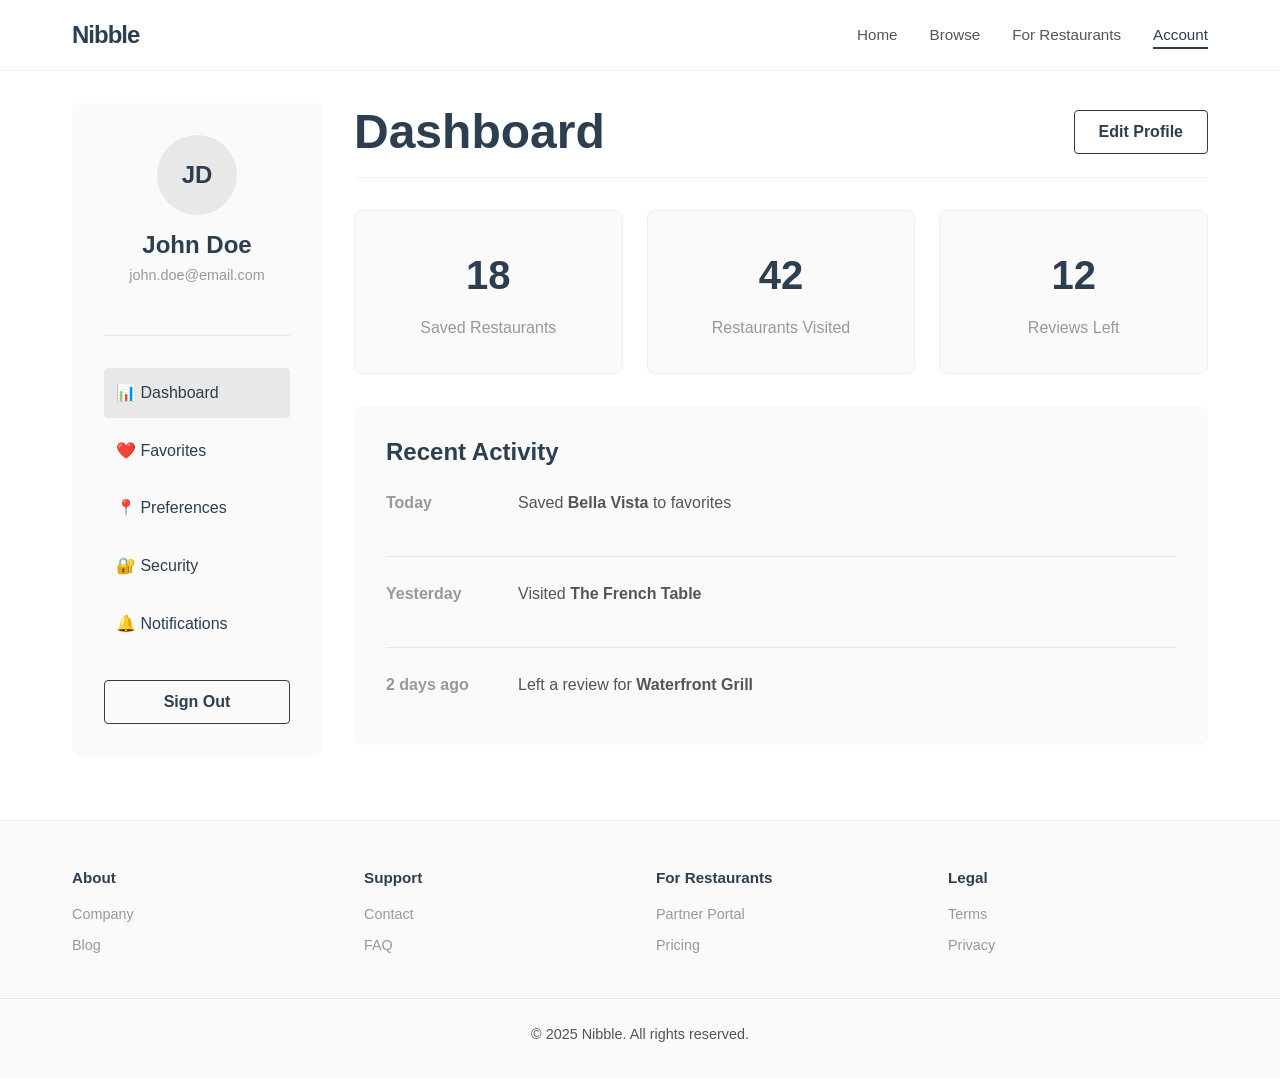
==== account.html @ 0ca78169 "commit" ====
<!DOCTYPE html>
<html lang="en">

  <head>
    <meta charset="UTF-8">
    <meta name="viewport" content="width=device-width, initial-scale=1.0">
    <title>My Account - Nibble</title>
    <link rel="stylesheet" href="css/main.css">
  </head>

  <body>
    <!-- Navigation -->
    <nav class="navbar">
      <div class="nav-container">
        <div class="logo"><a href="index.html">Nibble</a></div>
        <ul class="nav-menu">
          <li><a href="index.html">Home</a></li>
          <li><a href="browse.html">Browse</a></li>
          <li><a href="partner-landing.html">For Restaurants</a></li>
          <li><a href="account.html" class="active">Account</a></li>
        </ul>
      </div>
    </nav>

    <!-- Account Layout -->
    <div class="account-container">
      <!-- Sidebar -->
      <aside class="account-sidebar">
        <div class="user-profile">
          <div class="user-avatar">JD</div>
          <h3>John Doe</h3>
          <p>john.doe@email.com</p>
        </div>

        <nav class="account-nav">
          <a href="#" class="nav-item active" onclick="switchTab('dashboard')">📊 Dashboard</a>
          <a href="#" class="nav-item" onclick="switchTab('favorites')">❤️ Favorites</a>
          <a href="#" class="nav-item" onclick="switchTab('preferences')">📍 Preferences</a>
          <a href="#" class="nav-item" onclick="switchTab('security')">🔐 Security</a>
          <a href="#" class="nav-item" onclick="switchTab('notifications')">🔔 Notifications</a>
        </nav>

        <button class="secondary-button" style="width: 100%; margin-top: 2rem;">Sign Out</button>
      </aside>

      <!-- Main Content -->
      <main class="account-content">
        <!-- Dashboard Tab -->
        <div id="dashboard" class="account-tab active">
          <div class="tab-header">
            <h1>Dashboard</h1>
            <button class="secondary-button" onclick="editProfile()">Edit Profile</button>
          </div>

          <div class="dashboard-cards">
            <div class="stat-card">
              <div class="stat-number">18</div>
              <p>Saved Restaurants</p>
            </div>
            <div class="stat-card">
              <div class="stat-number">42</div>
              <p>Restaurants Visited</p>
            </div>
            <div class="stat-card">
              <div class="stat-number">12</div>
              <p>Reviews Left</p>
            </div>
          </div>

          <div class="recent-activity">
            <h3>Recent Activity</h3>
            <div class="activity-item">
              <span class="activity-date">Today</span>
              <p>Saved <strong>Bella Vista</strong> to favorites</p>
            </div>
            <div class="activity-item">
              <span class="activity-date">Yesterday</span>
              <p>Visited <strong>The French Table</strong></p>
            </div>
            <div class="activity-item">
              <span class="activity-date">2 days ago</span>
              <p>Left a review for <strong>Waterfront Grill</strong></p>
            </div>
          </div>
        </div>

        <!-- Favorites Tab -->
        <div id="favorites" class="account-tab">
          <h1>My Favorites (18)</h1>

          <div class="favorites-grid">
            <div class="favorite-item">
              <div class="fav-image placeholder"></div>
              <h4>The French Table</h4>
              <p class="rating">⭐⭐⭐⭐⭐</p>
              <p class="fav-meta">French • $$$</p>
              <button class="secondary-button">View</button>
              <button class="remove-btn" onclick="removeFavorite(this)">Remove</button>
            </div>

            <div class="favorite-item">
              <div class="fav-image placeholder"></div>
              <h4>Bella Vista</h4>
              <p class="rating">⭐⭐⭐⭐½</p>
              <p class="fav-meta">Italian • $$</p>
              <button class="secondary-button">View</button>
              <button class="remove-btn" onclick="removeFavorite(this)">Remove</button>
            </div>

            <div class="favorite-item">
              <div class="fav-image placeholder"></div>
              <h4>Sushi Express</h4>
              <p class="rating">⭐⭐⭐⭐</p>
              <p class="fav-meta">Sushi • $$</p>
              <button class="secondary-button">View</button>
              <button class="remove-btn" onclick="removeFavorite(this)">Remove</button>
            </div>

            <div class="favorite-item">
              <div class="fav-image placeholder"></div>
              <h4>Harvest Moon</h4>
              <p class="rating">⭐⭐⭐⭐</p>
              <p class="fav-meta">Farm-to-Table • $$</p>
              <button class="secondary-button">View</button>
              <button class="remove-btn" onclick="removeFavorite(this)">Remove</button>
            </div>

            <div class="favorite-item">
              <div class="fav-image placeholder"></div>
              <h4>Waterfront Grill</h4>
              <p class="rating">⭐⭐⭐⭐</p>
              <p class="fav-meta">Seafood • $$$</p>
              <button class="secondary-button">View</button>
              <button class="remove-btn" onclick="removeFavorite(this)">Remove</button>
            </div>

            <div class="favorite-item">
              <div class="fav-image placeholder"></div>
              <h4>Cozy Corner Cafe</h4>
              <p class="rating">⭐⭐⭐⭐½</p>
              <p class="fav-meta">Cafe • $</p>
              <button class="secondary-button">View</button>
              <button class="remove-btn" onclick="removeFavorite(this)">Remove</button>
            </div>
          </div>
        </div>

        <!-- Preferences Tab -->
        <div id="preferences" class="account-tab">
          <h1>Preferences</h1>

          <div class="preference-form">
            <div class="form-group">
              <label>Location</label>
              <input type="text" value="Vancouver, BC" placeholder="City">
            </div>

            <div class="form-group">
              <label>Dietary Restrictions</label>
              <div class="checkbox-group">
                <label><input type="checkbox"> Vegetarian</label>
                <label><input type="checkbox"> Vegan</label>
                <label><input type="checkbox"> Gluten-Free</label>
                <label><input type="checkbox"> Halal</label>
                <label><input type="checkbox"> Kosher</label>
              </div>
            </div>

            <div class="form-group">
              <label>Preferred Price Range</label>
              <div class="radio-group">
                <label><input type="radio" name="price"> $ - Budget</label>
                <label><input type="radio" name="price"> $$ - Moderate</label>
                <label><input type="radio" name="price"> $$$ - Upscale</label>
              </div>
            </div>

            <button class="cta-button">Save Preferences</button>
          </div>
        </div>

        <!-- Security Tab -->
        <div id="security" class="account-tab">
          <h1>Security</h1>

          <div class="security-section">
            <h3>Password</h3>
            <button class="secondary-button" onclick="changePassword()">Change Password</button>
          </div>

          <div class="security-section">
            <h3>Connected Devices</h3>
            <div class="device-item">
              <p><strong>MacBook Pro</strong> • Last active today</p>
              <button class="remove-btn">Remove</button>
            </div>
            <div class="device-item">
              <p><strong>iPhone 13</strong> • Last active 2 hours ago</p>
              <button class="remove-btn">Remove</button>
            </div>
          </div>
        </div>

        <!-- Notifications Tab -->
        <div id="notifications" class="account-tab">
          <h1>Notifications</h1>

          <div class="notification-settings">
            <div class="notification-item">
              <div>
                <h4>New Restaurant Recommendations</h4>
                <p>Get notified when new restaurants match your moods</p>
              </div>
              <input type="checkbox" checked>
            </div>

            <div class="notification-item">
              <div>
                <h4>Promotions & Offers</h4>
                <p>Special deals from your saved restaurants</p>
              </div>
              <input type="checkbox" checked>
            </div>

            <div class="notification-item">
              <div>
                <h4>Email Notifications</h4>
                <p>Receive updates via email</p>
              </div>
              <input type="checkbox">
            </div>
          </div>
        </div>
      </main>
    </div>

    <!-- Footer -->
    <footer class="footer">
      <div class="footer-content">
        <div class="footer-section">
          <h4>About</h4>
          <a href="#">Company</a>
          <a href="#">Blog</a>
        </div>
        <div class="footer-section">
          <h4>Support</h4>
          <a href="#">Contact</a>
          <a href="#">FAQ</a>
        </div>
        <div class="footer-section">
          <h4>For Restaurants</h4>
          <a href="partner-landing.html">Partner Portal</a>
          <a href="#">Pricing</a>
        </div>
        <div class="footer-section">
          <h4>Legal</h4>
          <a href="#">Terms</a>
          <a href="#">Privacy</a>
        </div>
      </div>
      <div class="footer-bottom">
        <p>&copy; 2025 Nibble. All rights reserved.</p>
      </div>
    </footer>

    <script src="js/main.js"></script>
  </body>

</html>
---- css/main.css ----
/* ===========================
   RESET & BASE STYLES
   =========================== */

* {
  margin: 0;
  padding: 0;
  box-sizing: border-box;
}

html {
  scroll-behavior: smooth;
}

body {
  font-family: -apple-system, BlinkMacSystemFont, 'Segoe UI', 'Roboto', 'Oxygen',
    'Ubuntu', 'Cantarell', sans-serif;
  line-height: 1.6;
  color: #2c3e50;
  background-color: #ffffff;
  font-size: 16px;
}

h1,
h2,
h3,
h4,
h5,
h6 {
  font-weight: 700;
  line-height: 1.2;
  margin-bottom: 1rem;
}

h1 {
  font-size: 3rem;
}

h2 {
  font-size: 2.25rem;
}

h3 {
  font-size: 1.5rem;
}

p {
  margin-bottom: 1rem;
  color: #555;
}

a {
  text-decoration: none;
  color: inherit;
  transition: color 0.3s ease;
}

button {
  font-family: inherit;
  cursor: pointer;
  border: none;
  transition: all 0.3s ease;
  border-radius: 4px;
  font-weight: 600;
}

/* ===========================
   CONTAINER & SPACING
   =========================== */

.container {
  max-width: 1200px;
  margin: 0 auto;
  padding: 0 2rem;
}

section {
  padding: 4rem 0;
}

/* ===========================
   NAVIGATION
   =========================== */

.navbar {
  background-color: #ffffff;
  border-bottom: 1px solid #f0f0f0;
  position: sticky;
  top: 0;
  z-index: 1000;
}

.nav-container {
  max-width: 1200px;
  margin: 0 auto;
  padding: 1rem 2rem;
  display: flex;
  justify-content: space-between;
  align-items: center;
}

.logo {
  font-size: 1.5rem;
  font-weight: 700;
  letter-spacing: -1px;
}

.logo a {
  color: #2c3e50;
}

.nav-menu {
  display: flex;
  list-style: none;
  gap: 2rem;
  align-items: center;
}

.nav-menu a {
  color: #555;
  font-weight: 500;
  font-size: 0.95rem;
  border-bottom: 2px solid transparent;
  padding-bottom: 0.25rem;
}

.nav-menu a:hover,
.nav-menu a.active {
  color: #2c3e50;
  border-bottom-color: #2c3e50;
}

.sign-in-link {
  padding: 0.5rem 1rem;
  background-color: #f0f0f0;
  border-radius: 4px;
  transition: background-color 0.3s ease;
}

.sign-in-link:hover {
  background-color: #e8e8e8;
}

/* ===========================
   BUTTONS
   =========================== */

.cta-button {
  background-color: #2c3e50;
  color: #ffffff;
  padding: 0.75rem 1.5rem;
  font-size: 1rem;
  border-radius: 4px;
  font-weight: 600;
  cursor: pointer;
}

.cta-button:hover {
  background-color: #1a2839;
  transform: translateY(-2px);
}

.secondary-button {
  background-color: transparent;
  color: #2c3e50;
  padding: 0.75rem 1.5rem;
  font-size: 1rem;
  border: 1px solid #2c3e50;
  border-radius: 4px;
  font-weight: 600;
  cursor: pointer;
  transition: all 0.3s ease;
}

.secondary-button:hover {
  background-color: #2c3e50;
  color: #ffffff;
  transform: translateY(-2px);
}

.remove-btn {
  background-color: #ff6b6b;
  color: #ffffff;
  padding: 0.5rem 1rem;
  font-size: 0.9rem;
  border-radius: 4px;
  font-weight: 600;
}

.remove-btn:hover {
  background-color: #e55555;
}

/* ===========================
   HERO SECTION
   =========================== */

.hero {
  padding: 6rem 0;
  text-align: center;
  background-color: #fafafa;
  display: flex;
  align-items: center;
  justify-content: center;
  min-height: 500px;
}

.hero-content {
  max-width: 700px;
  margin: 0 auto;
}

.hero-title {
  font-size: 3.5rem;
  margin-bottom: 1rem;
  line-height: 1.2;
}

.hero-subtitle {
  font-size: 1.25rem;
  color: #666;
  margin-bottom: 2rem;
}

/* ===========================
   MOOD SECTION
   =========================== */

.section-title {
  text-align: center;
  font-size: 2.25rem;
  margin-bottom: 3rem;
}

.section-subtitle {
  text-align: center;
  color: #666;
  margin-bottom: 2rem;
}

.mood-grid {
  display: grid;
  grid-template-columns: repeat(auto-fit, minmax(200px, 1fr));
  gap: 2rem;
  margin-bottom: 2rem;
}

.mood-card {
  padding: 2rem;
  text-align: center;
  border: 1px solid #f0f0f0;
  border-radius: 8px;
  cursor: pointer;
  transition: all 0.3s ease;
  background-color: #fafafa;
}

.mood-card:hover {
  border-color: #2c3e50;
  box-shadow: 0 4px 12px rgba(0, 0, 0, 0.08);
  transform: translateY(-4px);
  background-color: #ffffff;
}

.mood-emoji {
  font-size: 3rem;
  margin-bottom: 1rem;
}

.mood-card h3 {
  font-size: 1.25rem;
  margin-bottom: 0.5rem;
}

.mood-card p {
  color: #999;
  font-size: 0.9rem;
}

/* ===========================
   FEATURED/RESULTS GRID
   =========================== */

.featured-grid {
  display: grid;
  grid-template-columns: repeat(auto-fit, minmax(300px, 1fr));
  gap: 2rem;
}

.restaurant-card {
  overflow: hidden;
  border-radius: 8px;
  border: 1px solid #f0f0f0;
  transition: all 0.3s ease;
  background-color: #fafafa;
}

.restaurant-card:hover {
  border-color: #2c3e50;
  box-shadow: 0 4px 16px rgba(0, 0, 0, 0.1);
}

.restaurant-image {
  width: 100%;
  height: 200px;
  background-color: #e8e8e8;
}

.restaurant-info {
  padding: 1.5rem;
}

.restaurant-info h3 {
  margin-bottom: 0.5rem;
}

.rating {
  display: block;
  font-size: 0.9rem;
  margin-bottom: 0.5rem;
}

.cuisine {
  color: #999;
  font-size: 0.9rem;
  margin-bottom: 1rem;
}

/* ===========================
   BROWSE PAGE - RESULTS
   =========================== */

.browse-header {
  background-color: #fafafa;
  padding: 2rem 0;
  border-bottom: 1px solid #f0f0f0;
}

.breadcrumb {
  display: flex;
  gap: 2rem;
  align-items: center;
  flex-wrap: wrap;
}

.mood-badge {
  font-weight: 600;
  font-size: 1.1rem;
}

.location,
.count {
  color: #999;
}

.filter-bar {
  background-color: #fafafa;
  padding: 1.5rem 0;
  border-bottom: 1px solid #f0f0f0;
}

.filters {
  display: flex;
  gap: 1rem;
  flex-wrap: wrap;
  align-items: center;
}

.filter-dropdown {
  padding: 0.5rem 1rem;
  border: 1px solid #ddd;
  border-radius: 4px;
  background-color: #fff;
  cursor: pointer;
  font-size: 0.9rem;
}

.view-toggle {
  padding: 0.5rem 1rem;
  border: 1px solid #2c3e50;
  background-color: transparent;
  color: #2c3e50;
  border-radius: 4px;
  cursor: pointer;
  font-weight: 600;
}

.results-section {
  padding: 3rem 0;
}

.results-section .container {
  display: flex;
  flex-direction: column;
  gap: 1.5rem;
}

.result-card {
  display: flex;
  gap: 2rem;
  border: 1px solid #f0f0f0;
  border-radius: 8px;
  overflow: hidden;
  transition: all 0.3s ease;
  background-color: #fafafa;
  position: relative;
}

.result-card:hover {
  border-color: #2c3e50;
  box-shadow: 0 4px 16px rgba(0, 0, 0, 0.1);
}

.result-card.sponsored {
  background-color: #fefef5;
  border-color: #e8e8d0;
}

.sponsored-badge {
  position: absolute;
  top: 1rem;
  left: 1rem;
  background-color: #2c3e50;
  color: #fff;
  padding: 0.25rem 0.75rem;
  font-size: 0.75rem;
  font-weight: 700;
  border-radius: 2px;
  z-index: 10;
}

.result-image {
  width: 250px;
  height: 200px;
  background-color: #e8e8e8;
  flex-shrink: 0;
}

.result-content {
  padding: 1.5rem;
  display: flex;
  flex-direction: column;
  justify-content: space-between;
  flex: 1;
}

.result-header {
  display: flex;
  justify-content: space-between;
  align-items: flex-start;
  margin-bottom: 1rem;
}

.result-header h3 {
  margin-bottom: 0;
  flex: 1;
}

.favorite-btn {
  background: none;
  border: none;
  font-size: 1.5rem;
  cursor: pointer;
  transition: transform 0.2s;
}

.favorite-btn:hover {
  transform: scale(1.2);
}

.result-meta {
  display: flex;
  gap: 1rem;
  flex-wrap: wrap;
  margin-bottom: 1rem;
  font-size: 0.9rem;
}

.result-meta span {
  color: #999;
}

.result-description {
  color: #666;
  margin-bottom: 1.5rem;
}

.load-more {
  text-align: center;
  padding: 2rem;
}

/* ===========================
   RESTAURANT PROFILE PAGE
   =========================== */

.restaurant-gallery {
  background-color: #fafafa;
  padding: 2rem;
}

.gallery-container {
  max-width: 1200px;
  margin: 0 auto;
}

.main-image {
  width: 100%;
  height: 400px;
  background-color: #e8e8e8;
  margin-bottom: 1rem;
  border-radius: 8px;
}

.gallery-thumbs {
  display: grid;
  grid-template-columns: repeat(4, 1fr);
  gap: 1rem;
}

.thumb {
  height: 100px;
  background-color: #e8e8e8;
  border-radius: 8px;
  cursor: pointer;
}

.restaurant-info-section {
  padding: 3rem 0;
  border-bottom: 1px solid #f0f0f0;
}

.restaurant-header {
  display: flex;
  justify-content: space-between;
  align-items: flex-start;
  margin-bottom: 2rem;
}

.restaurant-header h1 {
  margin-bottom: 0.5rem;
}

.rating-large {
  font-size: 1.1rem;
  margin-bottom: 0.5rem;
}

.cuisine-tags {
  color: #999;
}

.favorite-btn-large {
  background: none;
  border: none;
  font-size: 1.5rem;
  cursor: pointer;
}

.restaurant-details {
  display: flex;
  flex-direction: column;
  gap: 1rem;
  margin-bottom: 2rem;
}

.detail-item {
  display: flex;
  gap: 1rem;
  align-items: center;
  color: #666;
}

.detail-icon {
  font-size: 1.25rem;
}

.action-buttons {
  display: flex;
  gap: 1rem;
  flex-wrap: wrap;
}

.action-buttons .cta-button {
  flex: 1;
  min-width: 150px;
  text-align: center;
}

/* ===========================
   ABOUT/HIGHLIGHTS SECTIONS
   =========================== */

.about-section,
.highlights-section,
.menu-section,
.location-section,
.similar-section {
  padding: 3rem 0;
  border-bottom: 1px solid #f0f0f0;
}

.about-section h2,
.highlights-section h2,
.menu-section h2,
.location-section h2,
.similar-section h2 {
  margin-bottom: 2rem;
}

.highlights-grid {
  display: grid;
  grid-template-columns: repeat(auto-fit, minmax(150px, 1fr));
  gap: 1rem;
}

.highlight {
  padding: 1rem;
  background-color: #fafafa;
  border-radius: 4px;
  text-align: center;
  font-size: 0.95rem;
  border: 1px solid #f0f0f0;
}

.menu-grid {
  display: grid;
  grid-template-columns: repeat(auto-fit, minmax(200px, 1fr));
  gap: 2rem;
  margin-bottom: 2rem;
}

.menu-item {
  text-align: center;
}

.menu-image {
  width: 100%;
  height: 180px;
  background-color: #e8e8e8;
  border-radius: 8px;
  margin-bottom: 1rem;
}

.menu-item h4 {
  margin-bottom: 0.5rem;
}

.menu-item p {
  color: #999;
  font-size: 0.9rem;
}

.menu-cta {
  text-align: center;
}

.map-container {
  border-radius: 8px;
  overflow: hidden;
}

.similar-grid {
  display: grid;
  grid-template-columns: repeat(auto-fit, minmax(200px, 1fr));
  gap: 2rem;
}

.similar-card {
  text-align: center;
  cursor: pointer;
}

.similar-image {
  width: 100%;
  height: 200px;
  background-color: #e8e8e8;
  border-radius: 8px;
  margin-bottom: 1rem;
}

/* ===========================
   USER ACCOUNT PAGE
   =========================== */

.account-container {
  display: grid;
  grid-template-columns: 250px 1fr;
  gap: 2rem;
  max-width: 1200px;
  margin: 2rem auto;
  padding: 0 2rem;
}

.account-sidebar {
  background-color: #fafafa;
  padding: 2rem;
  border-radius: 8px;
  height: fit-content;
}

.user-profile {
  text-align: center;
  margin-bottom: 2rem;
  padding-bottom: 2rem;
  border-bottom: 1px solid #e8e8e8;
}

.user-avatar {
  width: 80px;
  height: 80px;
  background-color: #e8e8e8;
  border-radius: 50%;
  display: flex;
  align-items: center;
  justify-content: center;
  font-size: 1.5rem;
  font-weight: 700;
  margin: 0 auto 1rem;
}

.user-profile h3 {
  margin-bottom: 0.25rem;
}

.user-profile p {
  color: #999;
  font-size: 0.9rem;
}

.account-nav {
  display: flex;
  flex-direction: column;
  gap: 0.5rem;
}

.nav-item {
  padding: 0.75rem;
  border-radius: 4px;
  cursor: pointer;
  transition: background-color 0.2s;
}

.nav-item:hover,
.nav-item.active {
  background-color: #e8e8e8;
}

.account-content {
  flex: 1;
}

.account-tab {
  display: none;
}

.account-tab.active {
  display: block;
}

.tab-header {
  display: flex;
  justify-content: space-between;
  align-items: center;
  margin-bottom: 2rem;
  border-bottom: 1px solid #f0f0f0;
  padding-bottom: 1rem;
}

.tab-header h1 {
  margin-bottom: 0;
}

.dashboard-cards {
  display: grid;
  grid-template-columns: repeat(auto-fit, minmax(200px, 1fr));
  gap: 1.5rem;
  margin-bottom: 2rem;
}

.stat-card {
  background-color: #fafafa;
  padding: 2rem;
  border-radius: 8px;
  text-align: center;
  border: 1px solid #f0f0f0;
}

.stat-number {
  font-size: 2.5rem;
  font-weight: 700;
  margin-bottom: 0.5rem;
}

.stat-card p {
  color: #999;
  margin-bottom: 0;
}

.recent-activity {
  background-color: #fafafa;
  padding: 2rem;
  border-radius: 8px;
}

.recent-activity h3 {
  margin-bottom: 1.5rem;
}

.activity-item {
  display: flex;
  gap: 2rem;
  margin-bottom: 1.5rem;
  padding-bottom: 1.5rem;
  border-bottom: 1px solid #e8e8e8;
}

.activity-item:last-child {
  margin-bottom: 0;
  padding-bottom: 0;
  border-bottom: none;
}

.activity-date {
  min-width: 100px;
  color: #999;
  font-weight: 600;
}

.favorites-grid {
  display: grid;
  grid-template-columns: repeat(auto-fill, minmax(180px, 1fr));
  gap: 1.5rem;
}

.favorite-item {
  background-color: #fafafa;
  border-radius: 8px;
  padding: 1rem;
  text-align: center;
  border: 1px solid #f0f0f0;
}

.fav-image {
  width: 100%;
  height: 150px;
  background-color: #e8e8e8;
  border-radius: 6px;
  margin-bottom: 1rem;
}

.favorite-item h4 {
  margin-bottom: 0.5rem;
}

.fav-meta {
  color: #999;
  font-size: 0.85rem;
  margin-bottom: 1rem;
}

.favorite-item .secondary-button {
  width: 100%;
  margin-bottom: 0.5rem;
}

.preference-form {
  background-color: #fafafa;
  padding: 2rem;
  border-radius: 8px;
}

.form-group {
  margin-bottom: 1.5rem;
}

.form-group label {
  display: block;
  font-weight: 600;
  margin-bottom: 0.5rem;
}

.form-group input[type='text'],
.form-group input[type='email'],
.form-group input[type='tel'],
.form-group input[type='url'],
.form-group input[type='password'],
.form-group textarea,
.form-group select {
  width: 100%;
  padding: 0.75rem;
  border: 1px solid #ddd;
  border-radius: 4px;
  font-family: inherit;
  font-size: 1rem;
}

.form-group input:focus,
.form-group textarea:focus,
.form-group select:focus {
  outline: none;
  border-color: #2c3e50;
  box-shadow: 0 0 0 3px rgba(44, 62, 80, 0.1);
}

.checkbox-group,
.radio-group {
  display: flex;
  flex-direction: column;
  gap: 0.75rem;
}

.checkbox-group label,
.radio-group label {
  display: flex;
  align-items: center;
  gap: 0.5rem;
  cursor: pointer;
  margin-bottom: 0;
}

.checkbox-group input,
.radio-group input {
  cursor: pointer;
}

.security-section {
  background-color: #fafafa;
  padding: 1.5rem;
  border-radius: 8px;
  margin-bottom: 1.5rem;
}

.security-section h3 {
  margin-bottom: 1rem;
}

.device-item {
  display: flex;
  justify-content: space-between;
  align-items: center;
  padding: 1rem;
  background-color: #fff;
  border-radius: 4px;
  margin-bottom: 0.5rem;
}

.device-item p {
  margin-bottom: 0;
}

.notification-settings {
  background-color: #fafafa;
  padding: 2rem;
  border-radius: 8px;
}

.notification-item {
  display: flex;
  justify-content: space-between;
  align-items: flex-start;
  padding: 1.5rem;
  background-color: #fff;
  border-radius: 4px;
  margin-bottom: 1rem;
}

.notification-item h4 {
  margin-bottom: 0.25rem;
}

.notification-item p {
  color: #999;
  font-size: 0.9rem;
  margin-bottom: 0;
}

.notification-item input[type='checkbox'] {
  width: 20px;
  height: 20px;
  cursor: pointer;
  flex-shrink: 0;
  margin-left: 1rem;
}

/* ===========================
   PARTNER DASHBOARD PAGE
   =========================== */

.partner-nav {
  background-color: #2c3e50;
}

.partner-nav .nav-container {
  background-color: #2c3e50;
}

.partner-nav .logo a {
  color: #fff;
  font-size: 1.25rem;
}

.partner-user {
  color: #fff;
  display: flex;
  align-items: center;
  gap: 1rem;
}

.partner-menu-btn {
  background: none;
  border: none;
  color: #fff;
  cursor: pointer;
  font-size: 1rem;
}

.partner-container {
  display: grid;
  grid-template-columns: 250px 1fr;
  gap: 2rem;
  max-width: 1400px;
  margin: 2rem auto;
  padding: 0 2rem;
}

.partner-sidebar {
  background-color: #fafafa;
  padding: 2rem;
  border-radius: 8px;
  height: fit-content;
}

.partner-nav-menu {
  display: flex;
  flex-direction: column;
  gap: 0.5rem;
}

.partner-nav-item {
  padding: 0.75rem;
  border-radius: 4px;
  cursor: pointer;
  transition: background-color 0.2s;
}

.partner-nav-item:hover,
.partner-nav-item.active {
  background-color: #e8e8e8;
}

.partner-content {
  flex: 1;
}

.partner-tab {
  display: none;
}

.partner-tab.active {
  display: block;
}

.performance-cards {
  display: grid;
  grid-template-columns: repeat(auto-fit, minmax(200px, 1fr));
  gap: 1.5rem;
  margin-bottom: 3rem;
}

.perf-card {
  background-color: #fafafa;
  padding: 2rem;
  border-radius: 8px;
  border: 1px solid #f0f0f0;
  text-align: center;
}

.perf-number {
  font-size: 2.5rem;
  font-weight: 700;
  margin-bottom: 0.5rem;
}

.perf-card p {
  color: #999;
  margin-bottom: 0;
}

.plan-card {
  background-color: #fafafa;
  padding: 2rem;
  border-radius: 8px;
  border: 1px solid #f0f0f0;
  margin-bottom: 3rem;
}

.plan-price {
  font-size: 1.75rem;
  font-weight: 700;
  margin-bottom: 1rem;
}

.plan-features {
  list-style: none;
  margin-bottom: 1.5rem;
}

.plan-features li {
  padding: 0.5rem 0;
  color: #666;
}

.plan-actions {
  display: flex;
  gap: 1rem;
  flex-wrap: wrap;
}

.chart-section,
.insights-section {
  margin-bottom: 3rem;
}

.chart-section h3,
.insights-section h3 {
  margin-bottom: 1.5rem;
}

.insights-list {
  background-color: #fafafa;
  padding: 1.5rem;
  border-radius: 8px;
}

.insight-item {
  display: flex;
  justify-content: space-between;
  align-items: center;
  padding: 0.75rem 0;
  border-bottom: 1px solid #e8e8e8;
}

.insight-item:last-child {
  border-bottom: none;
}

.insight-percent {
  font-weight: 700;
  color: #2c3e50;
}

/* Profile & Settings Forms */
.profile-form {
  background-color: #fafafa;
  padding: 2rem;
  border-radius: 8px;
}

.settings-section {
  background-color: #fafafa;
  padding: 1.5rem;
  border-radius: 8px;
  margin-bottom: 1.5rem;
}

.settings-section h3 {
  margin-bottom: 1rem;
}

.setting-item {
  display: flex;
  justify-content: space-between;
  align-items: flex-start;
  padding: 1rem;
  background-color: #fff;
  border-radius: 4px;
  margin-bottom: 0.5rem;
}

.setting-item h4 {
  margin-bottom: 0.25rem;
}

.setting-item p {
  color: #999;
  font-size: 0.9rem;
  margin-bottom: 0;
}

.setting-item input[type='checkbox'] {
  width: 20px;
  height: 20px;
  cursor: pointer;
  flex-shrink: 0;
}

.analytics-grid {
  display: grid;
  grid-template-columns: repeat(auto-fit, minmax(300px, 1fr));
  gap: 2rem;
}

.analytics-card {
  background-color: #fafafa;
  padding: 2rem;
  border-radius: 8px;
  border: 1px solid #f0f0f0;
}

.billing-card {
  background-color: #fafafa;
  padding: 2rem;
  border-radius: 8px;
  margin-bottom: 2rem;
}

.billing-date {
  color: #999;
  font-size: 0.9rem;
  margin-bottom: 1rem;
}

.billing-actions {
  display: flex;
  gap: 1rem;
  flex-wrap: wrap;
}

.billing-history {
  margin-top: 2rem;
}

.billing-table {
  width: 100%;
  border-collapse: collapse;
  background-color: #fafafa;
}

.billing-table th {
  background-color: #e8e8e8;
  padding: 1rem;
  text-align: left;
  font-weight: 600;
}

.billing-table td {
  padding: 1rem;
  border-bottom: 1px solid #e8e8e8;
}

.billing-table tbody tr:hover {
  background-color: #f0f0f0;
}

/* ===========================
   PARTNER LANDING PAGE
   =========================== */

.partner-hero {
  background-color: #fafafa;
  padding: 6rem 0;
  text-align: center;
}

.partner-hero h1 {
  margin-bottom: 1rem;
}

.partner-subtitle {
  font-size: 1.1rem;
  color: #666;
  margin-bottom: 2rem;
}

.partner-benefits {
  padding: 4rem 0;
}

.benefits-grid {
  display: grid;
  grid-template-columns: repeat(auto-fit, minmax(280px, 1fr));
  gap: 2rem;
}

.benefit-card {
  padding: 2rem;
  background-color: #fafafa;
  border-radius: 8px;
  text-align: center;
  border: 1px solid #f0f0f0;
}

.benefit-card:hover {
  box-shadow: 0 4px 12px rgba(0, 0, 0, 0.08);
  transform: translateY(-4px);
}

.benefit-icon {
  font-size: 2.5rem;
  margin-bottom: 1rem;
}

.benefit-card h3 {
  margin-bottom: 0.75rem;
}

.benefit-card p {
  color: #666;
}

/* How It Works */
.how-it-works {
  background-color: #fafafa;
  padding: 4rem 0;
}

.steps {
  display: grid;
  grid-template-columns: repeat(auto-fit, minmax(200px, 1fr));
  gap: 2rem;
}

.step {
  text-align: center;
}

.step-number {
  width: 60px;
  height: 60px;
  background-color: #2c3e50;
  color: #fff;
  border-radius: 50%;
  display: flex;
  align-items: center;
  justify-content: center;
  font-size: 2rem;
  font-weight: 700;
  margin: 0 auto 1rem;
}

.step h3 {
  margin-bottom: 0.75rem;
}

.step p {
  color: #666;
}

/* Pricing */
.partner-pricing {
  padding: 4rem 0;
}

.pricing-subtitle {
  text-align: center;
  font-size: 1.1rem;
  color: #666;
  margin-bottom: 3rem;
}

.pricing-cards {
  display: grid;
  grid-template-columns: repeat(auto-fit, minmax(250px, 1fr));
  gap: 2rem;
}

.pricing-card {
  background-color: #fafafa;
  padding: 2rem;
  border-radius: 8px;
  text-align: center;
  border: 1px solid #f0f0f0;
  position: relative;
  display: flex;
  flex-direction: column;
}

.pricing-card.featured {
  border: 2px solid #2c3e50;
  background-color: #ffffff;
  transform: scale(1.05);
}

.pricing-badge {
  background-color: #2c3e50;
  color: #fff;
  padding: 0.5rem 1rem;
  font-size: 0.85rem;
  font-weight: 700;
  position: absolute;
  top: -12px;
  left: 50%;
  transform: translateX(-50%);
  border-radius: 20px;
}

.pricing-price {
  font-size: 2rem;
  font-weight: 700;
  margin: 1rem 0;
}

.pricing-price span {
  font-size: 1rem;
  color: #999;
}

.pricing-features {
  list-style: none;
  margin: 2rem 0;
  text-align: left;
  flex: 1;
}

.pricing-features li {
  padding: 0.5rem 0;
  color: #666;
  border-bottom: 1px solid #e8e8e8;
}

.pricing-features li:last-child {
  border-bottom: none;
}

.pricing-card .cta-button,
.pricing-card .secondary-button {
  width: 100%;
  margin-top: auto;
}

/* Partner CTA */
.partner-cta {
  background-color: #fafafa;
  padding: 4rem 0;
  text-align: center;
}

.partner-cta h2 {
  margin-bottom: 1rem;
}

.partner-cta p {
  font-size: 1.1rem;
  color: #666;
  margin-bottom: 2rem;
}

/* ===========================
   BENEFITS/WHY SECTION
   =========================== */

.why-section {
  background-color: #fafafa;
  padding: 4rem 0;
}

.benefits-grid {
  display: grid;
  grid-template-columns: repeat(auto-fit, minmax(280px, 1fr));
  gap: 2rem;
}

.benefit-item {
  padding: 2rem;
  text-align: center;
}

.benefit-emoji {
  font-size: 3rem;
  margin-bottom: 1rem;
}

.benefit-item h3 {
  margin-bottom: 0.75rem;
}

.benefit-item p {
  color: #666;
}

/* ===========================
   FEATURED SECTION
   =========================== */

.featured-section {
  background-color: #fafafa;
  padding: 4rem 0;
}

.restaurant-owners-section {
  padding: 4rem 0;
  text-align: center;
}

.owner-ctas {
  display: flex;
  gap: 1rem;
  justify-content: center;
  flex-wrap: wrap;
}

/* ===========================
   MODAL
   =========================== */

.modal {
  display: none;
  position: fixed;
  z-index: 2000;
  left: 0;
  top: 0;
  width: 100%;
  height: 100%;
  background-color: rgba(0, 0, 0, 0.5);
}

.modal.active {
  display: block;
}

.modal-content {
  background-color: #fafafa;
  margin: 5% auto;
  padding: 2rem;
  border-radius: 8px;
  width: 90%;
  max-width: 400px;
}

.close {
  color: #999;
  float: right;
  font-size: 28px;
  font-weight: bold;
  cursor: pointer;
}

.close:hover {
  color: #2c3e50;
}

.modal h2 {
  margin-bottom: 1.5rem;
}

.modal form {
  display: flex;
  flex-direction: column;
  gap: 1rem;
}

.modal-text {
  text-align: center;
  font-size: 0.9rem;
  margin-top: 1rem;
  color: #666;
}

.modal-text a {
  color: #2c3e50;
  font-weight: 600;
}

/* ===========================
   FOOTER
   =========================== */

.footer {
  background-color: #fafafa;
  border-top: 1px solid #f0f0f0;
  padding: 3rem 0 1rem;
  margin-top: 4rem;
}

.footer-content {
  max-width: 1200px;
  margin: 0 auto;
  padding: 0 2rem;
  display: grid;
  grid-template-columns: repeat(auto-fit, minmax(200px, 1fr));
  gap: 2rem;
  margin-bottom: 2rem;
}

.footer-section h4 {
  font-size: 0.95rem;
  margin-bottom: 1rem;
}

.footer-section a {
  display: block;
  color: #999;
  font-size: 0.9rem;
  margin-bottom: 0.5rem;
}

.footer-section a:hover {
  color: #2c3e50;
}

.footer-bottom {
  text-align: center;
  padding-top: 1.5rem;
  border-top: 1px solid #e8e8e8;
  color: #999;
  font-size: 0.9rem;
}

/* ===========================
   UTILITY - PLACEHOLDER
   =========================== */

.placeholder {
  background-color: #e8e8e8;
  border-radius: 8px;
  display: flex;
  align-items: center;
  justify-content: center;
  color: #999;
  font-size: 0.9rem;
}

/* ===========================
   RESPONSIVE DESIGN
   =========================== */

@media (max-width: 768px) {
  .container {
    padding: 0 1rem;
  }

  h1 {
    font-size: 2.5rem;
  }

  h2 {
    font-size: 1.75rem;
  }

  h3 {
    font-size: 1.25rem;
  }

  .hero {
    padding: 3rem 0;
    min-height: 300px;
  }

  .hero-title {
    font-size: 2rem;
  }

  .hero-subtitle {
    font-size: 1rem;
  }

  .section-title {
    font-size: 1.75rem;
  }

  .nav-menu {
    gap: 1rem;
  }

  .nav-menu a {
    font-size: 0.9rem;
  }

  .mood-grid {
    grid-template-columns: repeat(auto-fit, minmax(150px, 1fr));
    gap: 1rem;
  }

  .featured-grid,
  .benefits-grid,
  .similar-grid,
  .analytics-grid,
  .pricing-cards {
    grid-template-columns: 1fr;
  }

  .pricing-card.featured {
    transform: scale(1);
  }

  .result-card {
    flex-direction: column;
  }

  .result-image {
    width: 100%;
    height: 200px;
  }

  .account-container,
  .partner-container {
    grid-template-columns: 1fr;
  }

  .account-sidebar,
  .partner-sidebar {
    background-color: transparent;
    padding: 0;
    display: flex;
    gap: 1rem;
    height: auto;
  }

  .account-nav,
  .partner-nav-menu {
    flex-direction: row;
    gap: 0.5rem;
    overflow-x: auto;
  }

  .action-buttons {
    flex-direction: column;
  }

  .action-buttons .cta-button {
    width: 100%;
  }

  .restaurant-gallery {
    padding: 1rem;
  }

  .gallery-thumbs {
    grid-template-columns: repeat(2, 1fr);
  }

  .modal-content {
    width: 95%;
    margin: 20% auto;
  }

  .footer-content {
    grid-template-columns: repeat(2, 1fr);
    gap: 1.5rem;
  }

  .checkboxes,
  .radio-group {
    flex-direction: column;
  }
}

@media (max-width: 480px) {
  h1 {
    font-size: 2rem;
  }

  h2 {
    font-size: 1.5rem;
  }

  section {
    padding: 2rem 0;
  }

  .section-title {
    font-size: 1.5rem;
  }

  .mood-grid {
    grid-template-columns: repeat(2, 1fr);
    gap: 0.75rem;
  }

  .mood-emoji {
    font-size: 2rem;
  }

  .mood-card h3 {
    font-size: 1rem;
  }

  .cta-button {
    width: 100%;
  }

  .nav-menu {
    flex-direction: column;
    gap: 0.5rem;
    align-items: flex-start;
  }

  .steps {
    grid-template-columns: 1fr;
  }

  .benefit-card,
  .benefit-item {
    padding: 1rem;
  }

  .filter-dropdown {
    width: 100%;
  }

  .filters {
    flex-direction: column;
  }

  .action-buttons {
    flex-direction: column;
    gap: 0.5rem;
  }

  .owner-ctas,
  .plan-actions,
  .billing-actions {
    flex-direction: column;
  }

  .footer-content {
    grid-template-columns: 1fr;
  }
}
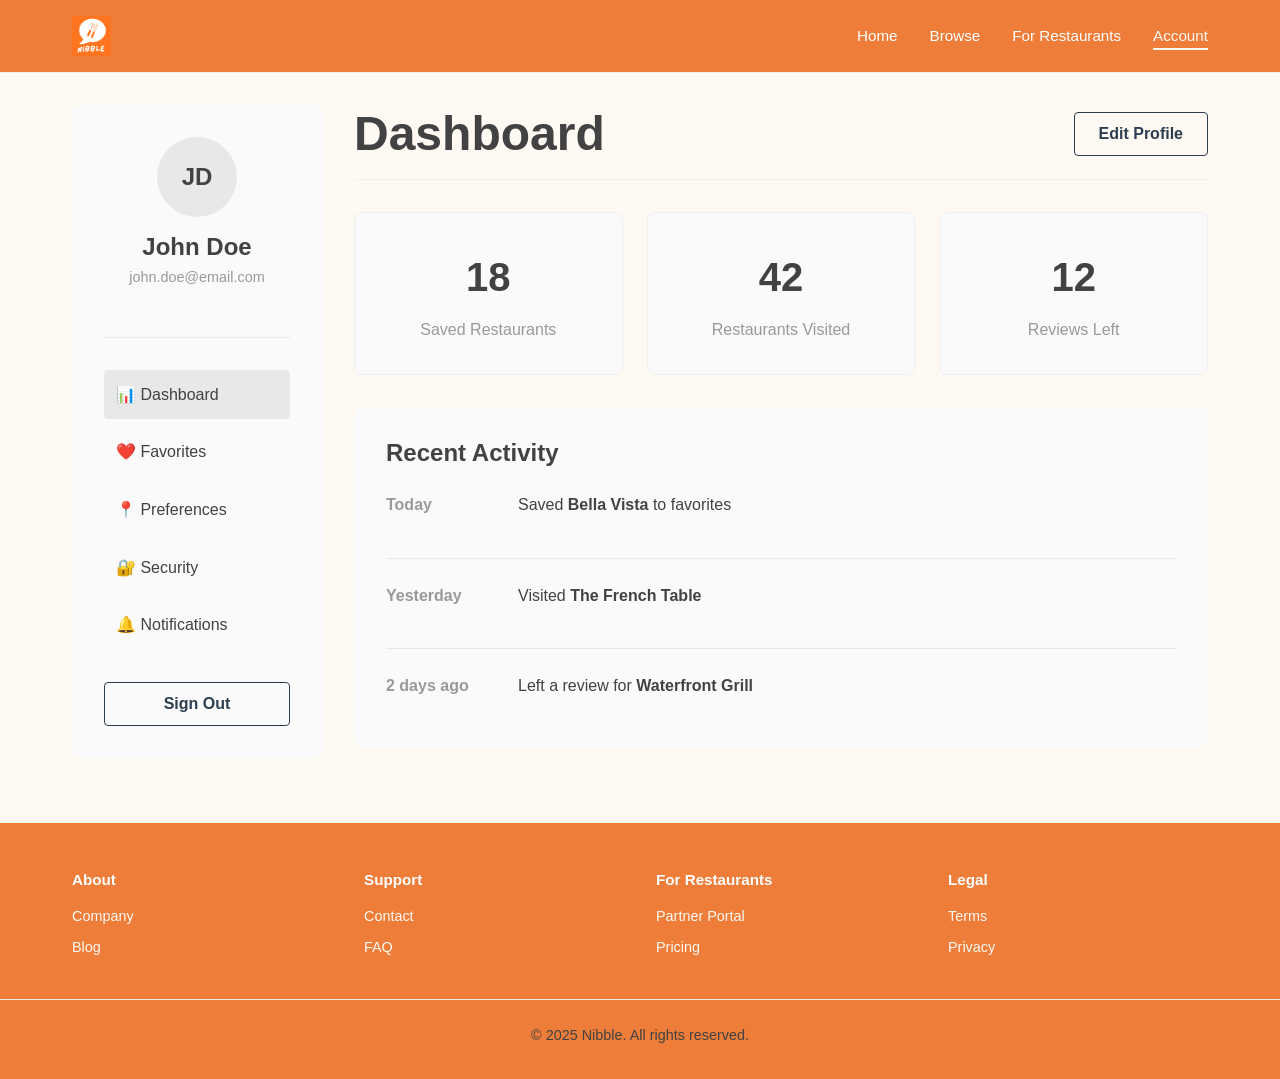
==== commit ad95fc51: "updated css" ====
--- a/account.html
+++ b/account.html
@@ -12,7 +12,8 @@
     <!-- Navigation -->
     <nav class="navbar">
       <div class="nav-container">
-        <div class="logo"><a href="index.html">Nibble</a></div>
+        <div class="logo"><a href="index.html"><img src="assets/images/logo.png" alt="Nibble Logo" class="logo-img"></a>
+        </div>
         <ul class="nav-menu">
           <li><a href="index.html">Home</a></li>
           <li><a href="browse.html">Browse</a></li>
--- a/css/main.css
+++ b/css/main.css
@@ -16,8 +16,8 @@
   font-family: -apple-system, BlinkMacSystemFont, 'Segoe UI', 'Roboto', 'Oxygen',
     'Ubuntu', 'Cantarell', sans-serif;
   line-height: 1.6;
-  color: #2c3e50;
-  background-color: #ffffff;
+  color: #424242;
+  background-color: #fef9f3;
   font-size: 16px;
 }
 
@@ -30,6 +30,7 @@
   font-weight: 700;
   line-height: 1.2;
   margin-bottom: 1rem;
+  color: #424242;
 }
 
 h1 {
@@ -46,7 +47,7 @@
 
 p {
   margin-bottom: 1rem;
-  color: #555;
+  color: #424242;
 }
 
 a {
@@ -79,11 +80,12 @@
 }
 
 /* ===========================
-   NAVIGATION
-   =========================== */
-
+     NAVIGATION
+     =========================== */
+
+/* HEADER COLOR */
 .navbar {
-  background-color: #ffffff;
+  background-color: #ed7d39; /* Orange accent */
   border-bottom: 1px solid #f0f0f0;
   position: sticky;
   top: 0;
@@ -100,13 +102,14 @@
 }
 
 .logo {
-  font-size: 1.5rem;
-  font-weight: 700;
-  letter-spacing: -1px;
-}
-
-.logo a {
-  color: #2c3e50;
+  display: flex;
+  align-items: center;
+}
+
+.logo-img {
+  height: 40px;
+  width: auto;
+  display: block;
 }
 
 .nav-menu {
@@ -117,28 +120,34 @@
 }
 
 .nav-menu a {
-  color: #555;
+  color: #fff;
   font-weight: 500;
   font-size: 0.95rem;
   border-bottom: 2px solid transparent;
   padding-bottom: 0.25rem;
+  transition: color 0.3s;
 }
 
 .nav-menu a:hover,
 .nav-menu a.active {
-  color: #2c3e50;
-  border-bottom-color: #2c3e50;
+  color: #fef9f3;
+  border-bottom-color: #fef9f3;
 }
 
 .sign-in-link {
   padding: 0.5rem 1rem;
-  background-color: #f0f0f0;
+  background-color: transparent;
+  color: #fff;
   border-radius: 4px;
-  transition: background-color 0.3s ease;
+  border: 1px solid #fff;
+  font-weight: 600;
+  transition: color 0.3s;
 }
 
 .sign-in-link:hover {
-  background-color: #e8e8e8;
+  background-color: transparent;
+  color: #fff;
+  border: 1px solid #fff;
 }
 
 /* ===========================
@@ -1563,14 +1572,16 @@
 }
 
 /* ===========================
-   FOOTER
-   =========================== */
-
+     FOOTER
+     =========================== */
+
+/* FOOTER COLOR */
 .footer {
-  background-color: #fafafa;
+  background-color: #ed7d39; /* Orange accent */
   border-top: 1px solid #f0f0f0;
   padding: 3rem 0 1rem;
   margin-top: 4rem;
+  color: #fff;
 }
 
 .footer-content {
@@ -1586,24 +1597,26 @@
 .footer-section h4 {
   font-size: 0.95rem;
   margin-bottom: 1rem;
+  color: #fff;
 }
 
 .footer-section a {
   display: block;
-  color: #999;
+  color: #fef9f3;
   font-size: 0.9rem;
   margin-bottom: 0.5rem;
+  transition: color 0.3s;
 }
 
 .footer-section a:hover {
-  color: #2c3e50;
+  color: #fff;
 }
 
 .footer-bottom {
   text-align: center;
   padding-top: 1.5rem;
   border-top: 1px solid #e8e8e8;
-  color: #999;
+  color: #fef9f3;
   font-size: 0.9rem;
 }
 
